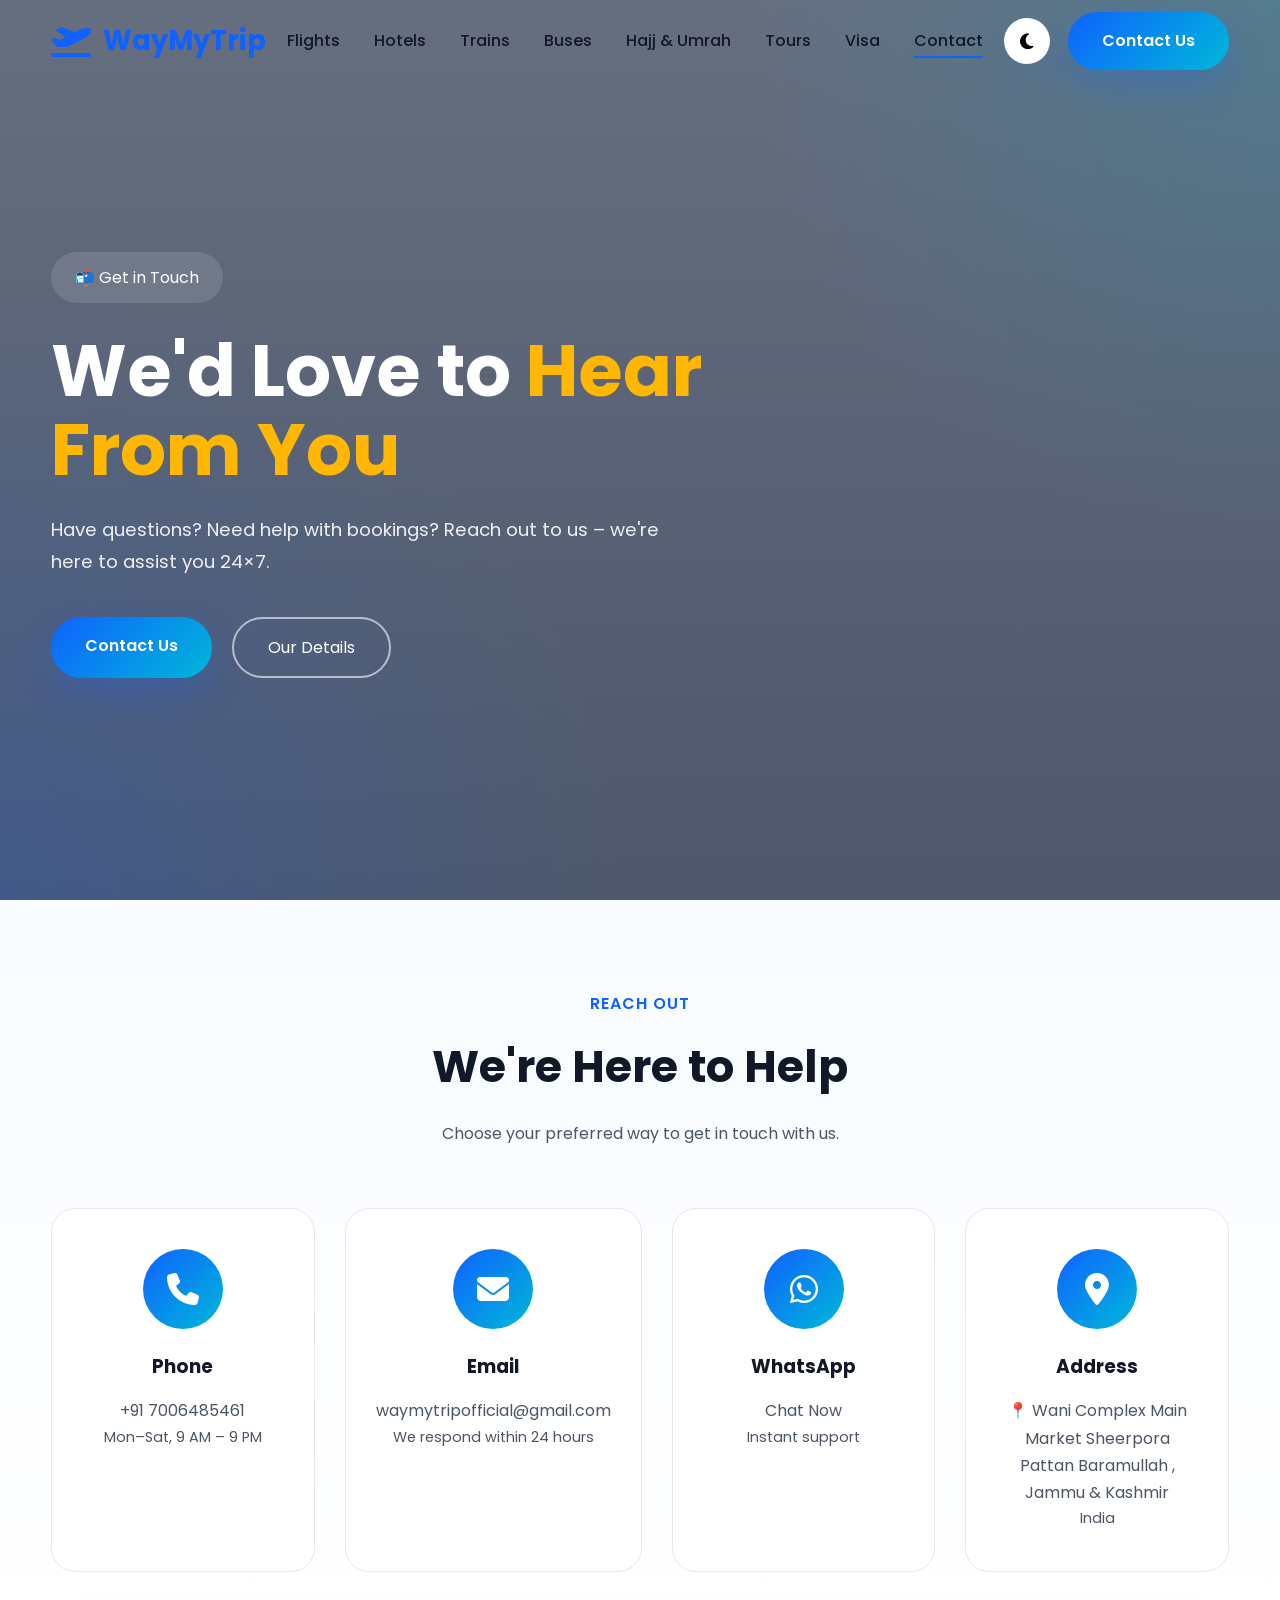
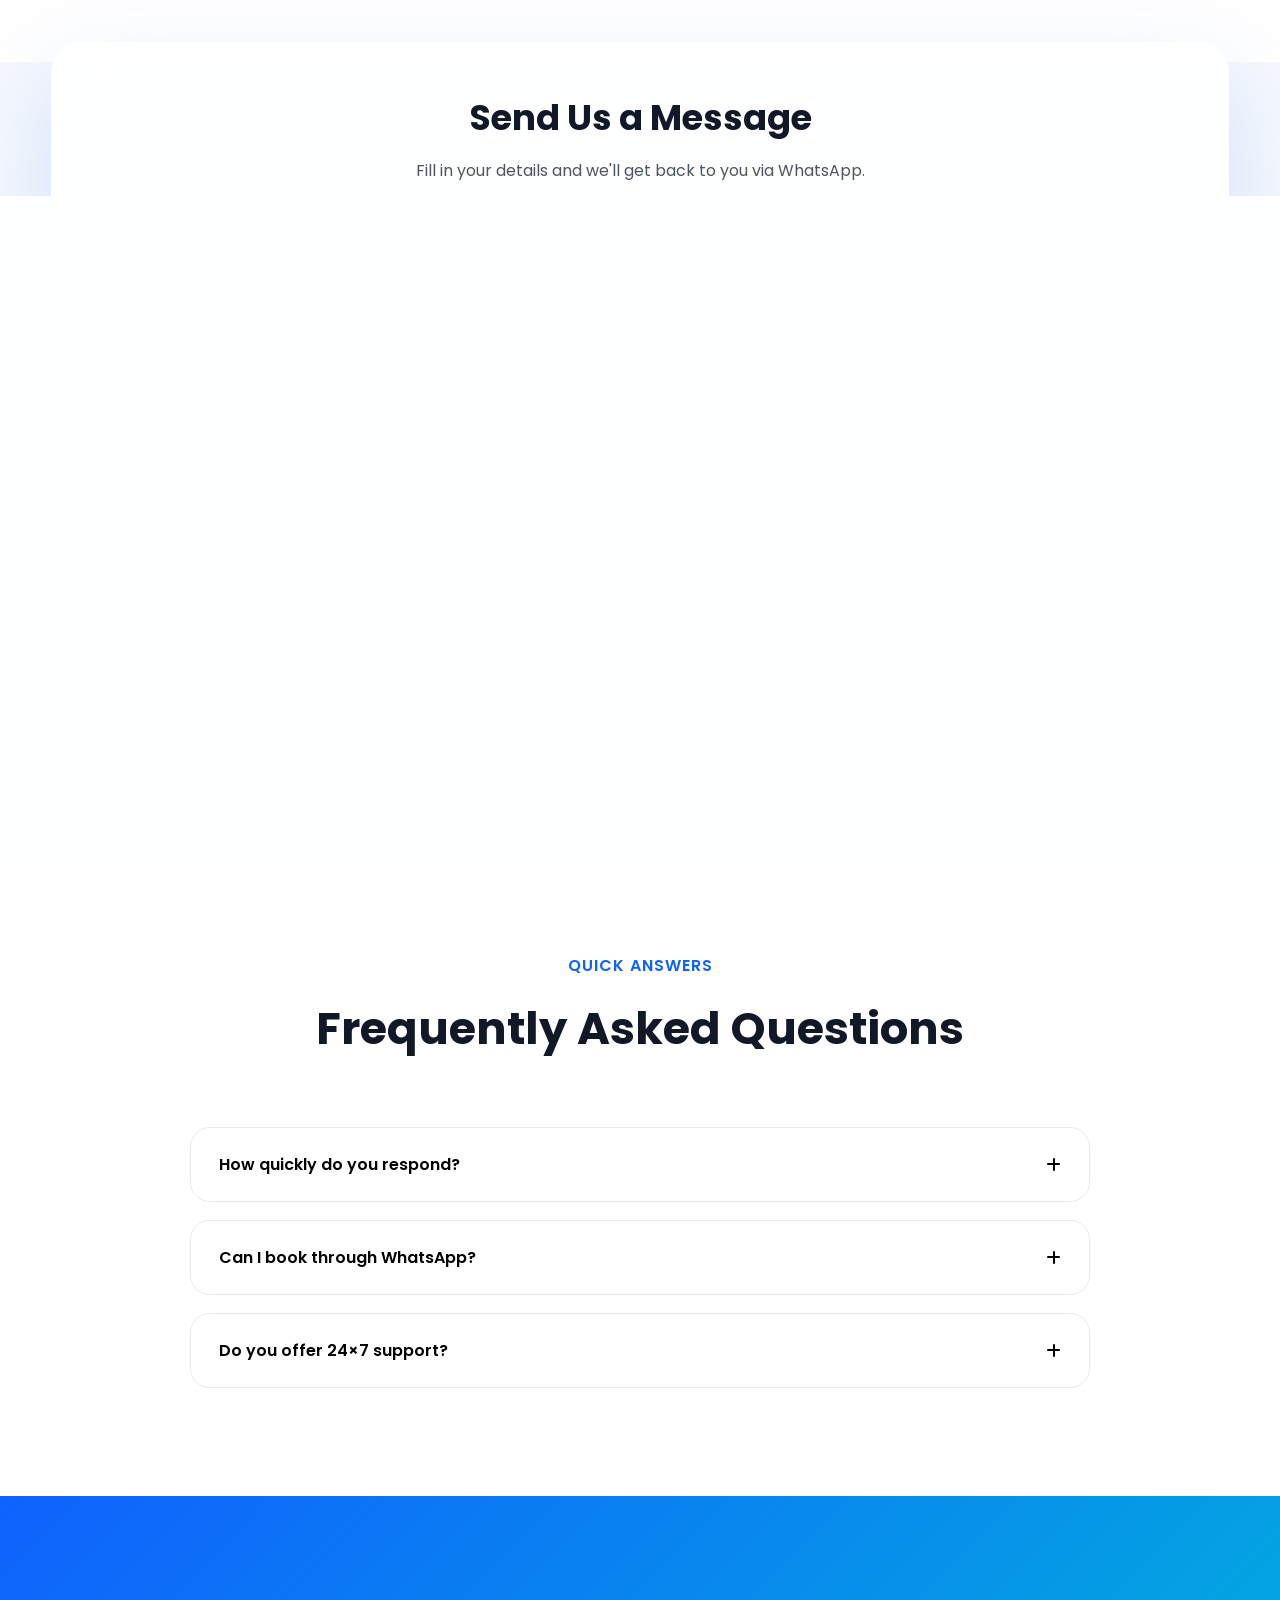
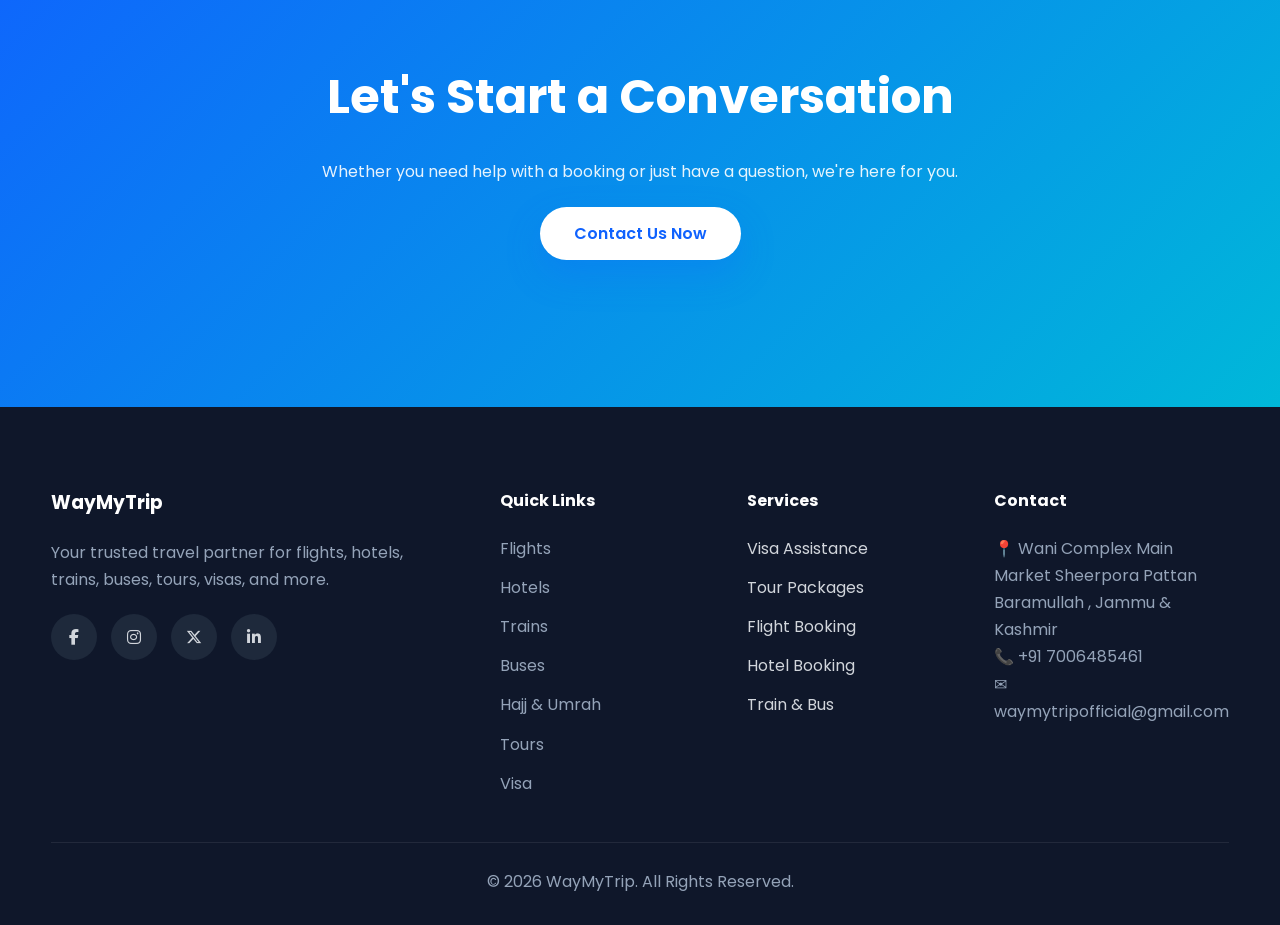
==== contact.html @ a347ae0b "Add files via upload" ====
<!DOCTYPE html>
<html lang="en">

<head>

    <meta charset="UTF-8">

    <meta
        name="viewport"
        content="width=device-width, initial-scale=1.0">

    <title>

        WayMyTrip | Contact Us

    </title>

    <meta
        name="description"
        content="Get in touch with WayMyTrip for inquiries about flights, hotels, tours, visas, and more.">

    <meta
        name="keywords"
        content="Contact, WayMyTrip, Travel, Support">

    <meta
        property="og:title"
        content="WayMyTrip Contact">

    <meta
        property="og:description"
        content="We're here to help.">

    <meta
        property="og:type"
        content="website">

    <link
        rel="preconnect"
        href="https://fonts.googleapis.com">

    <link
        rel="preconnect"
        href="https://fonts.gstatic.com"
        crossorigin>

    <link
        href="https://fonts.googleapis.com/css2?family=Poppins:wght@300;400;500;600;700;800&display=swap"
        rel="stylesheet">

    <link
        rel="stylesheet"
        href="https://cdnjs.cloudflare.com/ajax/libs/font-awesome/6.7.2/css/all.min.css">

    <link
        rel="stylesheet"
        href="style2.css">

</head>

<body>

<!-- ======================================
            PRELOADER
====================================== -->

<div id="preloader">

    <div class="loader">

        <span></span>
        <span></span>
        <span></span>

    </div>

</div>

<!-- ======================================
            HEADER
====================================== -->

<header id="header">

    <div class="container">

        <nav class="navbar">

            <!-- Logo -->

            <a
                href="index2.html"
                class="logo">

                <i class="fa-solid fa-plane-departure"></i>

                <span>

                    WayMyTrip

                </span>

            </a>

            <!-- Navigation -->

            <ul class="nav-links">

                <li>

                    <a href="index2.html">

                        Flights

                    </a>

                </li>

                <li>

                    <a href="hotel.html">

                        Hotels

                    </a>

                </li>

                <li>

                    <a href="trains.html">

                        Trains

                    </a>

                </li>

                <li>

                    <a href="buses.html">

                        Buses

                    </a>

                </li>

                <li>

                    <a href="hajj.html">

                        Hajj & Umrah

                    </a>

                </li>

                <li>

                    <a href="tour.html">

                        Tours

                    </a>

                </li>

                <li>

                    <a href="visa.html">

                        Visa

                    </a>

                </li>

                <li>

                    <a href="contact.html" class="active">

                        Contact

                    </a>

                </li>

            </ul>

            <!-- Right Side -->

            <div class="nav-right">

                <button
                    id="themeToggle">

                    <i class="fa-solid fa-moon"></i>

                </button>

                <a
                    href="#booking"
                    class="primary-btn">

                    Contact Us

                </a>

                <button
                    id="menuBtn">

                    <i class="fa-solid fa-bars"></i>

                </button>

            </div>

        </nav>

    </div>

</header>

<!-- ======================================
        MOBILE MENU
====================================== -->

<div id="mobileMenu">

    <button id="closeMenu">

        <i class="fa-solid fa-xmark"></i>

    </button>

    <a href="index2.html">Flights</a>

    <a href="hotel.html">Hotels</a>

    <a href="trains.html">Trains</a>

    <a href="buses.html">Buses</a>

    <a href="hajj.html">Hajj & Umrah</a>

    <a href="tour.html">Tours</a>

    <a href="visa.html">Visa</a>

    <a href="contact.html">Contact</a>

</div>

<!-- ======================================
            HERO
====================================== -->

<section class="hero">

    <div class="hero-overlay"></div>

    <div class="container">

        <div class="hero-content">

            <span class="hero-badge">

                📬 Get in Touch

            </span>

            <h1>

                We'd Love to

                <span>

                    Hear From You

                </span>

            </h1>

            <p>

                Have questions? Need help with bookings? Reach out to us – we're here to assist you 24×7.

            </p>

            <div class="hero-buttons">

                <a
                    href="#booking"
                    class="primary-btn">

                    Contact Us

                </a>

                <a
                    href="#info"
                    class="secondary-btn">

                    Our Details

                </a>

            </div>

        </div>

    </div>

</section>

<!-- ======================================
        CONTACT INFO
====================================== -->

<section id="info" class="why-us">

    <div class="container">

        <div class="section-title">

            <span>

                Reach Out

            </span>

            <h2>

                We're Here to Help

            </h2>

            <p>

                Choose your preferred way to get in touch with us.

            </p>

        </div>

        <div class="features-grid">

            <div class="feature-card">

                <i class="fa-solid fa-phone"></i>

                <h3>Phone</h3>

                <p>

                    <a href="tel:+919XXXXXXXXX">+91 7006485461</a>

                </p>

                <p style="font-size:0.9rem;color:var(--text);">

                    Mon–Sat, 9 AM – 9 PM

                </p>

            </div>

            <div class="feature-card">

                <i class="fa-solid fa-envelope"></i>

                <h3>Email</h3>

                <p>

                    <a href="mailto:info@waymytrip.in">waymytripofficial@gmail.com</a>

                </p>

                <p style="font-size:0.9rem;color:var(--text);">

                    We respond within 24 hours

                </p>

            </div>

            <div class="feature-card">

                <i class="fa-brands fa-whatsapp"></i>

                <h3>WhatsApp</h3>

                <p>

                    <a href="https://wa.me/917006485461" target="_blank">Chat Now</a>

                </p>

                <p style="font-size:0.9rem;color:var(--text);">

                    Instant support

                </p>

            </div>

            <div class="feature-card">

                <i class="fa-solid fa-location-dot"></i>

                <h3>Address</h3>

                <p>

                    📍 Wani Complex Main Market Sheerpora Pattan Baramullah , Jammu & Kashmir

                </p>

                <p style="font-size:0.9rem;color:var(--text);">

                    India

                </p>

            </div>

        </div>

    </div>

</section>

<!-- ======================================
        CONTACT FORM
====================================== -->

<section
    id="booking"
    class="booking-section">

    <div class="container">

        <div class="booking-card">

            <div class="booking-header">

                <h2>

                    Send Us a Message

                </h2>

                <p>

                    Fill in your details and we'll get back to you via WhatsApp.

                </p>

            </div>

            <!-- ======================================
                    CONTACT FORM
            ======================================= -->

            <form
                id="contactForm"
                class="booking-form"
                autocomplete="off">

                <div class="booking-grid">

                    <!-- Name -->

                    <div class="form-group">

                        <label>

                            Full Name

                        </label>

                        <input
                            type="text"
                            id="fullname"
                            placeholder="Your name"
                            required>

                    </div>

                    <!-- Email -->

                    <div class="form-group">

                        <label>

                            Email Address

                        </label>

                        <input
                            type="email"
                            id="email"
                            placeholder="example@gmail.com"
                            required>

                    </div>

                    <!-- Phone -->

                    <div class="form-group">

                        <label>

                            Mobile Number

                        </label>

                        <input
                            type="tel"
                            id="mobile"
                            maxlength="10"
                            placeholder="9876543210"
                            required>

                    </div>

                    <!-- Subject -->

                    <div class="form-group">

                        <label>

                            Subject

                        </label>

                        <select id="subject">

                            <option>General Inquiry</option>

                            <option>Flight Booking</option>

                            <option>Hotel Booking</option>

                            <option>Train Booking</option>

                            <option>Bus Booking</option>

                            <option>Hajj & Umrah</option>

                            <option>Tours</option>

                            <option>Visa Assistance</option>

                            <option>Feedback</option>

                            <option>Other</option>

                        </select>

                    </div>

                </div>

                <!-- Message -->

                <div class="form-group full-width">

                    <label>

                        Message

                    </label>

                    <textarea
                        id="message"
                        rows="5"
                        placeholder="Write your message here…"
                        required></textarea>

                </div>

                <!-- Submit -->

                <div class="booking-action">

                    <button
                        type="submit"
                        class="primary-btn large-btn">

                        <i class="fa-brands fa-whatsapp"></i>

                        Send via WhatsApp

                    </button>

                </div>

            </form>

        </div>

    </div>

</section>

<!-- ======================================
        FAQ (Optional)
====================================== -->

<section class="faq">

    <div class="container">

        <div class="section-title">

            <span>

                Quick Answers

            </span>

            <h2>

                Frequently Asked Questions

            </h2>

        </div>

        <div class="faq-container">

            <div class="faq-item">

                <button class="faq-question">

                    How quickly do you respond?

                    <i class="fa-solid fa-plus"></i>

                </button>

                <div class="faq-answer">

                    <p>

                        We aim to respond within 1–2 hours during business hours. For urgent queries, use WhatsApp for instant support.

                    </p>

                </div>

            </div>

            <div class="faq-item">

                <button class="faq-question">

                    Can I book through WhatsApp?

                    <i class="fa-solid fa-plus"></i>

                </button>

                <div class="faq-answer">

                    <p>

                        Yes! Our WhatsApp support can assist you with bookings, changes, and any travel‑related questions.

                    </p>

                </div>

            </div>

            <div class="faq-item">

                <button class="faq-question">

                    Do you offer 24×7 support?

                    <i class="fa-solid fa-plus"></i>

                </button>

                <div class="faq-answer">

                    <p>

                        Absolutely. Our team is available around the clock to assist you.

                    </p>

                </div>

            </div>

        </div>

    </div>

</section>

<!-- ======================================
            CALL TO ACTION
====================================== -->

<section class="cta">

    <div class="container">

        <div class="cta-box">

            <h2>

                Let's Start a Conversation

            </h2>

            <p>

                Whether you need help with a booking or just have a question, we're here for you.

            </p>

            <a href="#booking" class="primary-btn">

                Contact Us Now

            </a>

        </div>

    </div>

</section>

<!-- ======================================
                FOOTER
====================================== -->

<footer>

    <div class="container">

        <div class="footer-grid">

            <!-- About -->

            <div>

                <h3>

                    WayMyTrip

                </h3>

                <p>

                    Your trusted travel partner for flights, hotels, trains, buses, tours, visas, and more.

                </p>

                <div class="social-links">

                    <a href="#">

                        <i class="fab fa-facebook-f"></i>

                    </a>

                    <a href="#">

                        <i class="fab fa-instagram"></i>

                    </a>

                    <a href="#">

                        <i class="fab fa-x-twitter"></i>

                    </a>

                    <a href="#">

                        <i class="fab fa-linkedin-in"></i>

                    </a>

                </div>

            </div>

            <!-- Links -->

            <div>

                <h4>

                    Quick Links

                </h4>

                <ul>

                    <li><a href="index2.html">Flights</a></li>

                    <li><a href="hotel.html">Hotels</a></li>

                    <li><a href="trains.html">Trains</a></li>

                    <li><a href="buses.html">Buses</a></li>

                    <li><a href="hajj.html">Hajj & Umrah</a></li>

                    <li><a href="tour.html">Tours</a></li>

                    <li><a href="visa.html">Visa</a></li>

                </ul>

            </div>

            <!-- Services -->

            <div>

                <h4>

                    Services

                </h4>

                <ul>

                    <li>Visa Assistance</li>

                    <li>Tour Packages</li>

                    <li>Flight Booking</li>

                    <li>Hotel Booking</li>

                    <li>Train & Bus</li>

                </ul>

            </div>

            <!-- Contact -->

            <div>

                <h4>

                    Contact

                </h4>

                <p>

                    📍 Wani Complex Main Market Sheerpora Pattan Baramullah , Jammu & Kashmir

                </p>

                <p>

                    📞 +91 7006485461

                </p>

                <p>

                    ✉ waymytripofficial@gmail.com

                </p>

            </div>

        </div>

        <div class="footer-bottom">

            © 2026 WayMyTrip. All Rights Reserved.

        </div>

    </div>

</footer>

<!-- ======================================
            BACK TO TOP
====================================== -->

<button id="backToTop">

    <i class="fa-solid fa-arrow-up"></i>

</button>

<div id="toast"></div>

<!-- ======================================
            JAVASCRIPT
====================================== -->

<script src="app.js"></script>
<script src="contact-booking.js"></script>

</body>

</html>
---- style2.css ----
/*=========================================================
                    WAYMYTRIP V2
                PREMIUM STYLESHEET
=========================================================*/


/*=========================================================
                    GOOGLE FONT
=========================================================*/

@import url('https://fonts.googleapis.com/css2?family=Poppins:wght@300;400;500;600;700;800&display=swap');


/*=========================================================
                    ROOT VARIABLES
=========================================================*/

:root{

    --primary:#0F62FE;
    --secondary:#00B8D9;
    --accent:#FFB703;
    --success:#00C853;

    --dark:#111827;
    --dark-2:#1F2937;

    --light:#F5F8FC;
    --white:#FFFFFF;

    --text:#4B5563;

    --border:#E5E7EB;

    --radius:20px;

    --shadow:

        0 15px 45px rgba(15,98,254,.10);

    --transition:.35s ease;

    --container:1280px;

}


/*=========================================================
                    RESET
=========================================================*/

*{

    margin:0;
    padding:0;
    box-sizing:border-box;

}

html{

    scroll-behavior:smooth;

}

body{

    font-family:'Poppins',sans-serif;

    background:var(--light);

    color:var(--dark);

    overflow-x:hidden;

    line-height:1.7;

}

img{

    display:block;

    width:100%;

}

a{

    text-decoration:none;

    color:inherit;

}

ul{

    list-style:none;

}

button{

    cursor:pointer;

    font-family:inherit;

}

.container{

    width:min(92%,var(--container));

    margin:auto;

}

section{

    padding:90px 0;

}

/*=========================================================
                PRELOADER
=========================================================*/

#preloader{

    position:fixed;

    inset:0;

    background:#fff;

    display:flex;

    justify-content:center;

    align-items:center;

    z-index:99999;

}

.loader{

    display:flex;

    gap:12px;

}

.loader span{

    width:18px;

    height:18px;

    border-radius:50%;

    background:var(--primary);

    animation:loader .7s infinite alternate;

}

.loader span:nth-child(2){

    animation-delay:.2s;

}

.loader span:nth-child(3){

    animation-delay:.4s;

}

@keyframes loader{

    from{

        transform:translateY(0);

    }

    to{

        transform:translateY(-18px);

    }

}

/*=========================================================
                    HEADER
=========================================================*/

header{

    position:fixed;

    top:0;

    left:0;

    width:100%;

    z-index:999;

    transition:.4s;

}

header.scrolled{

    background:rgba(255,255,255,.95);

    backdrop-filter:blur(20px);

    box-shadow:

        0 8px 30px rgba(0,0,0,.08);

}

.navbar{

    height:82px;

    display:flex;

    align-items:center;

    justify-content:space-between;

}

.logo{

    display:flex;

    align-items:center;

    gap:12px;

    font-size:1.7rem;

    font-weight:700;

    color:var(--primary);

}

.logo i{

    font-size:2rem;

}

.nav-links{

    display:flex;

    gap:34px;

    align-items:center;

}

.nav-links a{

    position:relative;

    font-weight:500;

    transition:var(--transition);

}

.nav-links a::after{

    content:"";

    position:absolute;

    left:0;

    bottom:-6px;

    width:0;

    height:2px;

    background:var(--primary);

    transition:.3s;

}

.nav-links a:hover::after,

.nav-links .active::after{

    width:100%;

}

.nav-right{

    display:flex;

    align-items:center;

    gap:18px;

}

#themeToggle{

    width:46px;

    height:46px;

    border:none;

    border-radius:50%;

    background:#fff;

    box-shadow:var(--shadow);

    font-size:18px;

}

.primary-btn{

    padding:15px 34px;

    border-radius:50px;

    background:

        linear-gradient(

            135deg,

            var(--primary),

            var(--secondary)

        );

    color:#fff;

    font-weight:600;

    transition:var(--transition);

    box-shadow:

        0 15px 35px rgba(15,98,254,.25);

}

.primary-btn:hover{

    transform:translateY(-4px);

}

.secondary-btn{

    padding:15px 34px;

    border-radius:50px;

    border:2px solid rgba(255,255,255,.6);

    color:#fff;

    backdrop-filter:blur(12px);

}

#menuBtn{

    display:none;

    width:48px;

    height:48px;

    border:none;

    background:#fff;

    border-radius:12px;

    font-size:20px;

}

/*=========================================================
                    HERO
=========================================================*/

.hero{

    position:relative;

    min-height:100vh;

    display:flex;

    align-items:center;

    overflow:hidden;

    padding-top:120px;

    background:

        linear-gradient(
            rgba(7,19,45,.60),
            rgba(7,19,45,.70)
        ),

        url("../assets/images/hero.jpg") center/cover no-repeat;

}

.hero-overlay{

    position:absolute;

    inset:0;

    background:

        radial-gradient(

            circle at top right,

            rgba(0,184,217,.18),

            transparent 35%

        ),

        radial-gradient(

            circle at bottom left,

            rgba(15,98,254,.20),

            transparent 40%

        );

}

.hero-content{

    position:relative;

    z-index:5;

    max-width:700px;

}

.hero-badge{

    display:inline-flex;

    align-items:center;

    gap:10px;

    padding:12px 24px;

    border-radius:50px;

    color:#fff;

    background:rgba(255,255,255,.12);

    backdrop-filter:blur(18px);

    margin-bottom:28px;

}

.hero h1{

    font-size:4.5rem;

    line-height:1.1;

    color:#fff;

    margin-bottom:25px;

}

.hero h1 span{

    color:var(--accent);

}

.hero p{

    font-size:1.15rem;

    color:rgba(255,255,255,.90);

    max-width:620px;

    margin-bottom:40px;

}

.hero-buttons{

    display:flex;

    gap:20px;

    flex-wrap:wrap;

}

/*=========================================================
                BOOKING SECTION
=========================================================*/

.booking-section{

    margin-top:-110px;

    position:relative;

    z-index:20;

    padding-bottom:90px;

}

.booking-card{

    background:rgba(255,255,255,.88);

    backdrop-filter:blur(30px);

    border:1px solid rgba(255,255,255,.40);

    border-radius:30px;

    padding:45px;

    box-shadow:

        0 35px 90px rgba(15,98,254,.15);

}

.booking-header{

    text-align:center;

    margin-bottom:40px;

}

.booking-header h2{

    font-size:2.2rem;

    margin-bottom:10px;

    color:var(--dark);

}

.booking-header p{

    color:var(--text);

}

/*=========================================================
                TRIP TYPE
=========================================================*/

.trip-type{

    display:flex;

    justify-content:center;

    gap:18px;

    margin-bottom:35px;

}

.trip-type label{

    cursor:pointer;

}

.trip-type input{

    display:none;

}

.trip-type span{

    display:block;

    padding:14px 28px;

    border-radius:40px;

    background:#F3F6FB;

    border:2px solid transparent;

    font-weight:600;

    transition:var(--transition);

}

.trip-type input:checked + span{

    background:var(--primary);

    color:#fff;

    border-color:var(--primary);

}

/*=========================================================
                FORM GRID
=========================================================*/

.booking-grid{

    display:grid;

    grid-template-columns:

        repeat(3,1fr);

    gap:25px;

}

.form-group{

    display:flex;

    flex-direction:column;

}

.form-group label{

    font-weight:600;

    margin-bottom:10px;

    color:var(--dark);

}

.form-group input,

.form-group select,

.form-group textarea{

    width:100%;

    padding:18px 20px;

    border-radius:18px;

    border:1px solid var(--border);

    background:#fff;

    outline:none;

    transition:var(--transition);

    font-size:.96rem;

}

.form-group input:focus,

.form-group select:focus,

.form-group textarea:focus{

    border-color:var(--primary);

    box-shadow:

        0 0 0 4px rgba(15,98,254,.10);

}

.full-width{

    grid-column:1/-1;

    margin-top:25px;

}

textarea{

    resize:vertical;

    min-height:130px;

}

/*=========================================================
                BOOKING BUTTON
=========================================================*/

.booking-action{

    margin-top:35px;

    display:flex;

    justify-content:center;

}

.large-btn{

    width:100%;

    max-width:500px;

    display:flex;

    justify-content:center;

    align-items:center;

    gap:12px;

    font-size:1.05rem;

    padding:18px 30px;

    border:none;

}

.large-btn i{

    font-size:1.3rem;

}

/*=========================================================
                SECTION TITLE
=========================================================*/

.section-title{

    text-align:center;

    margin-bottom:60px;

}

.section-title span{

    display:inline-block;

    color:var(--primary);

    font-weight:600;

    letter-spacing:1px;

    margin-bottom:12px;

    text-transform:uppercase;

}

.section-title h2{

    font-size:2.8rem;

    color:var(--dark);

    margin-bottom:15px;

}

.section-title p{

    max-width:720px;

    margin:auto;

    color:var(--text);

}

/*=========================================================
                AIRLINES
=========================================================*/

.airlines{

    background:#fff;

}

.airline-grid{

    display:grid;

    grid-template-columns:repeat(6,1fr);

    gap:25px;

}

.airline-card{

    background:#fff;

    border-radius:20px;

    padding:35px 20px;

    text-align:center;

    border:1px solid var(--border);

    transition:.35s;

    box-shadow:

        0 10px 25px rgba(0,0,0,.04);

}

.airline-card:hover{

    transform:translateY(-10px);

    box-shadow:

        0 25px 60px rgba(15,98,254,.15);

}

.airline-card i{

    font-size:42px;

    color:var(--primary);

    margin-bottom:20px;

}

.airline-card h4{

    font-size:1rem;

    font-weight:600;

}

/*=========================================================
                WHY CHOOSE US
=========================================================*/

.why-us{

    background:linear-gradient(

        180deg,

        #F8FBFF,

        #FFFFFF

    );

}

.features-grid{

    display:grid;

    grid-template-columns:repeat(4,1fr);

    gap:30px;

}

.feature-card{

    background:#fff;

    padding:40px 30px;

    border-radius:24px;

    text-align:center;

    transition:.35s;

    border:1px solid var(--border);

}

.feature-card:hover{

    transform:translateY(-10px);

    box-shadow:

        0 25px 60px rgba(15,98,254,.12);

}

.feature-card i{

    width:80px;

    height:80px;

    display:flex;

    align-items:center;

    justify-content:center;

    margin:auto;

    border-radius:50%;

    color:#fff;

    font-size:32px;

    background:linear-gradient(

        135deg,

        var(--primary),

        var(--secondary)

    );

    margin-bottom:22px;

}

.feature-card h3{

    margin-bottom:15px;

}

.feature-card p{

    color:var(--text);

}

/*=========================================================
                DESTINATIONS
=========================================================*/

.destinations{

    background:#fff;

}

.destination-grid{

    display:grid;

    grid-template-columns:repeat(3,1fr);

    gap:30px;

}

.destination-card{

    position:relative;

    overflow:hidden;

    border-radius:24px;

    cursor:pointer;

    height:340px;

    box-shadow:

        0 20px 50px rgba(0,0,0,.10);

}

.destination-card img{

    width:100%;

    height:100%;

    object-fit:cover;

    transition:transform .5s;

}

.destination-card:hover img{

    transform:scale(1.1);

}

.destination-info{

    position:absolute;

    left:0;

    right:0;

    bottom:0;

    padding:28px;

    background:linear-gradient(

        transparent,

        rgba(0,0,0,.82)

    );

    color:#fff;

}

.destination-info h3{

    font-size:1.6rem;

    margin-bottom:8px;

}

.destination-info p{

    color:rgba(255,255,255,.88);

}

/*=========================================================
                STATISTICS
=========================================================*/

.stats{

    background:linear-gradient(

        135deg,

        var(--primary),

        var(--secondary)

    );

    color:#fff;

}

.stats-grid{

    display:grid;

    grid-template-columns:repeat(4,1fr);

    gap:30px;

}

.stat-card{

    text-align:center;

}

.stat-card h2{

    font-size:3rem;

    margin-bottom:10px;

}

.stat-card p{

    opacity:.9;

}

/*=========================================================
                TESTIMONIALS
=========================================================*/

.testimonials{

    background:#F8FBFF;

}

.testimonial-grid{

    display:grid;

    grid-template-columns:repeat(3,1fr);

    gap:30px;

}

.testimonial-card{

    background:#fff;

    border-radius:24px;

    padding:35px;

    border:1px solid var(--border);

    transition:.35s;

}

.testimonial-card:hover{

    transform:translateY(-8px);

    box-shadow:

        0 20px 50px rgba(15,98,254,.12);

}

.stars{

    color:#FFB703;

    margin-bottom:18px;

    font-size:1.1rem;

}

.testimonial-card p{

    color:var(--text);

    margin-bottom:25px;

}

.testimonial-card h4{

    color:var(--primary);

}

/*=========================================================
                        FAQ
=========================================================*/

.faq{

    background:#fff;

}

.faq-container{

    max-width:900px;

    margin:auto;

}

.faq-item{

    background:#fff;

    border:1px solid var(--border);

    border-radius:20px;

    overflow:hidden;

    margin-bottom:18px;

    transition:.35s;

}

.faq-item:hover{

    box-shadow:

        0 18px 45px rgba(15,98,254,.08);

}

.faq-question{

    width:100%;

    padding:24px 28px;

    display:flex;

    justify-content:space-between;

    align-items:center;

    border:none;

    background:#fff;

    font-size:1rem;

    font-weight:600;

    text-align:left;

}

.faq-answer{

    max-height:0;

    overflow:hidden;

    transition:max-height .35s ease;

}

.faq-answer p{

    padding:0 28px 24px;

    color:var(--text);

}

/*=========================================================
                    CTA
=========================================================*/

.cta{

    background:

    linear-gradient(

        135deg,

        var(--primary),

        var(--secondary)

    );

}

.cta-box{

    text-align:center;

    color:#fff;

    padding:70px;

}

.cta-box h2{

    font-size:3rem;

    margin-bottom:20px;

}

.cta-box p{

    max-width:700px;

    margin:0 auto 35px;

    opacity:.9;

}

.cta .primary-btn{

    background:#fff;

    color:var(--primary);

}

/*=========================================================
                    FOOTER
=========================================================*/

footer{

    background:#0F172A;

    color:#D1D5DB;

    padding:80px 0 30px;

}

.footer-grid{

    display:grid;

    grid-template-columns:2fr 1fr 1fr 1fr;

    gap:45px;

    margin-bottom:45px;

}

.footer-grid h3,

.footer-grid h4{

    color:#fff;

    margin-bottom:20px;

}

.footer-grid p{

    color:#94A3B8;

}

.footer-grid ul{

    display:flex;

    flex-direction:column;

    gap:12px;

}

.footer-grid ul li a{

    color:#94A3B8;

    transition:.3s;

}

.footer-grid ul li a:hover{

    color:#fff;

    padding-left:8px;

}

.social-links{

    display:flex;

    gap:14px;

    margin-top:20px;

}

.social-links a{

    width:46px;

    height:46px;

    display:flex;

    justify-content:center;

    align-items:center;

    border-radius:50%;

    background:#1E293B;

    transition:.35s;

}

.social-links a:hover{

    background:var(--primary);

    transform:translateY(-5px);

}

.footer-bottom{

    text-align:center;

    border-top:1px solid rgba(255,255,255,.08);

    padding-top:25px;

    color:#94A3B8;

}

/*=========================================================
                BACK TO TOP
=========================================================*/

#backToTop{

    position:fixed;

    right:25px;

    bottom:25px;

    width:54px;

    height:54px;

    border:none;

    border-radius:50%;

    background:var(--primary);

    color:#fff;

    display:flex;

    justify-content:center;

    align-items:center;

    font-size:20px;

    cursor:pointer;

    opacity:0;

    visibility:hidden;

    transition:.35s;

    box-shadow:

        0 15px 35px rgba(15,98,254,.35);

}

#backToTop.show{

    opacity:1;

    visibility:visible;

}

/*=========================================================
                MOBILE MENU
=========================================================*/

#mobileMenu{

    position:fixed;

    top:0;

    right:-100%;

    width:320px;

    height:100vh;

    background:#fff;

    display:flex;

    flex-direction:column;

    padding:90px 35px;

    gap:25px;

    transition:.35s;

    z-index:9999;

    box-shadow:-10px 0 40px rgba(0,0,0,.15);

}

#mobileMenu.active{

    right:0;

}

#mobileMenu a{

    font-size:1.05rem;

    font-weight:600;

}

#closeMenu{

    position:absolute;

    top:25px;

    right:25px;

    width:46px;

    height:46px;

    border:none;

    border-radius:50%;

}

/*=========================================================
                RESPONSIVE
=========================================================*/

@media(max-width:992px){

    .nav-links{

        display:none;

    }

    #menuBtn{

        display:block;

    }

    .booking-grid{

        grid-template-columns:1fr 1fr;

    }

    .features-grid,

    .stats-grid,

    .footer-grid,

    .testimonial-grid{

        grid-template-columns:repeat(2,1fr);

    }

    .destination-grid{

        grid-template-columns:repeat(2,1fr);

    }

    .airline-grid{

        grid-template-columns:repeat(3,1fr);

    }

}

@media(max-width:768px){

    .hero{

        text-align:center;

    }

    .hero h1{

        font-size:2.9rem;

    }

    .hero-buttons{

        justify-content:center;

    }

    .booking-grid{

        grid-template-columns:1fr;

    }

    .features-grid,

    .stats-grid,

    .testimonial-grid,

    .footer-grid,

    .destination-grid,

    .airline-grid{

        grid-template-columns:1fr;

    }

    .booking-card{

        padding:28px;

    }

    .cta-box{

        padding:45px 20px;

    }

    .cta-box h2{

        font-size:2rem;

    }

}

@media(max-width:480px){

    .hero h1{

        font-size:2.2rem;

    }

    .section-title h2{

        font-size:2rem;

    }

    .primary-btn,

    .secondary-btn{

        width:100%;

        text-align:center;

    }

}

/*=========================================================
                DARK MODE
=========================================================*/

body.dark{

    background:#0F172A;

    color:#F8FAFC;

}

body.dark header.scrolled,

body.dark .booking-card,

body.dark .feature-card,

body.dark .airline-card,

body.dark .testimonial-card,

body.dark .faq-item{

    background:#1E293B;

    color:#fff;

}

body.dark input,

body.dark select,

body.dark textarea{

    background:#111827;

    color:#fff;

    border-color:#334155;

}

body.dark .section-title p,

body.dark .feature-card p,

body.dark .testimonial-card p,

body.dark .faq-answer p{

    color:#CBD5E1;

}

#toast{

position:fixed;

top:30px;

right:30px;

background:#111827;

color:#fff;

padding:18px 28px;

border-radius:15px;

opacity:0;

transform:translateX(100px);

transition:.4s;

z-index:99999;

}

#toast.show{

opacity:1;

transform:none;

}
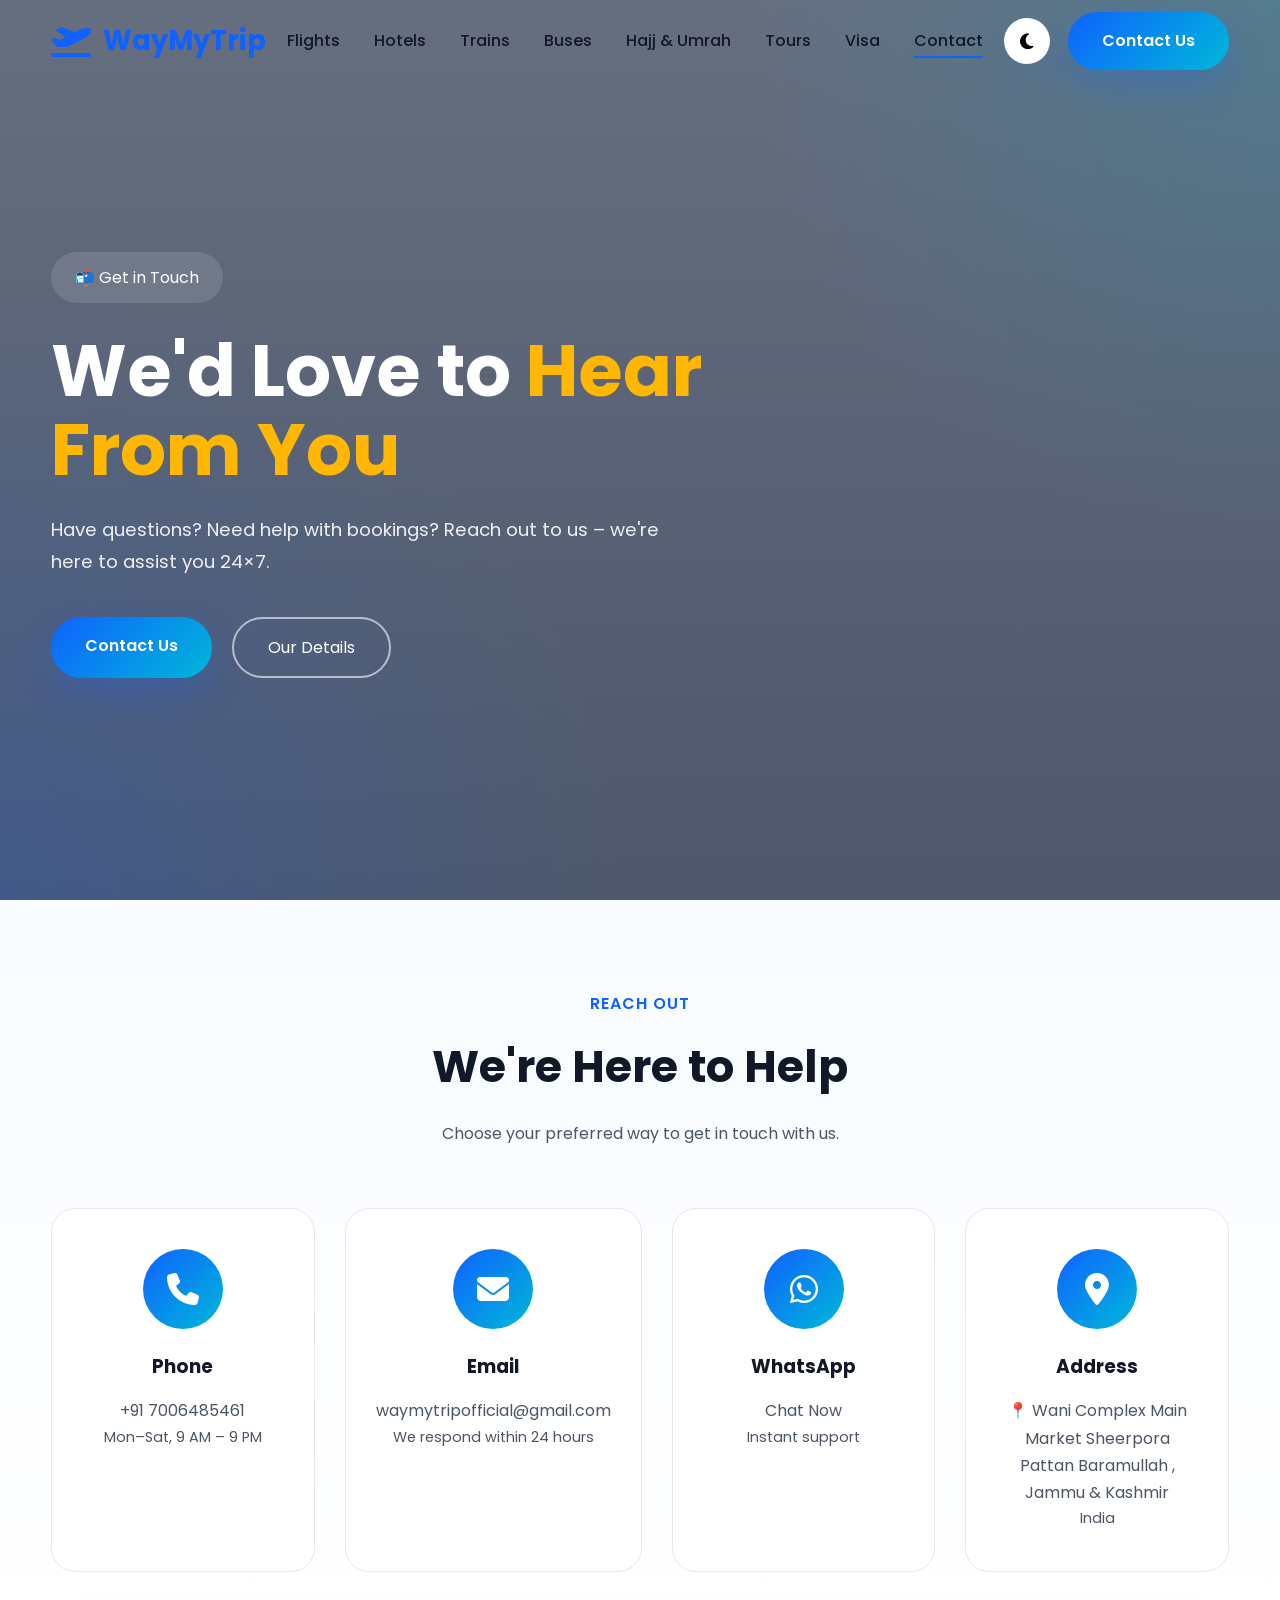
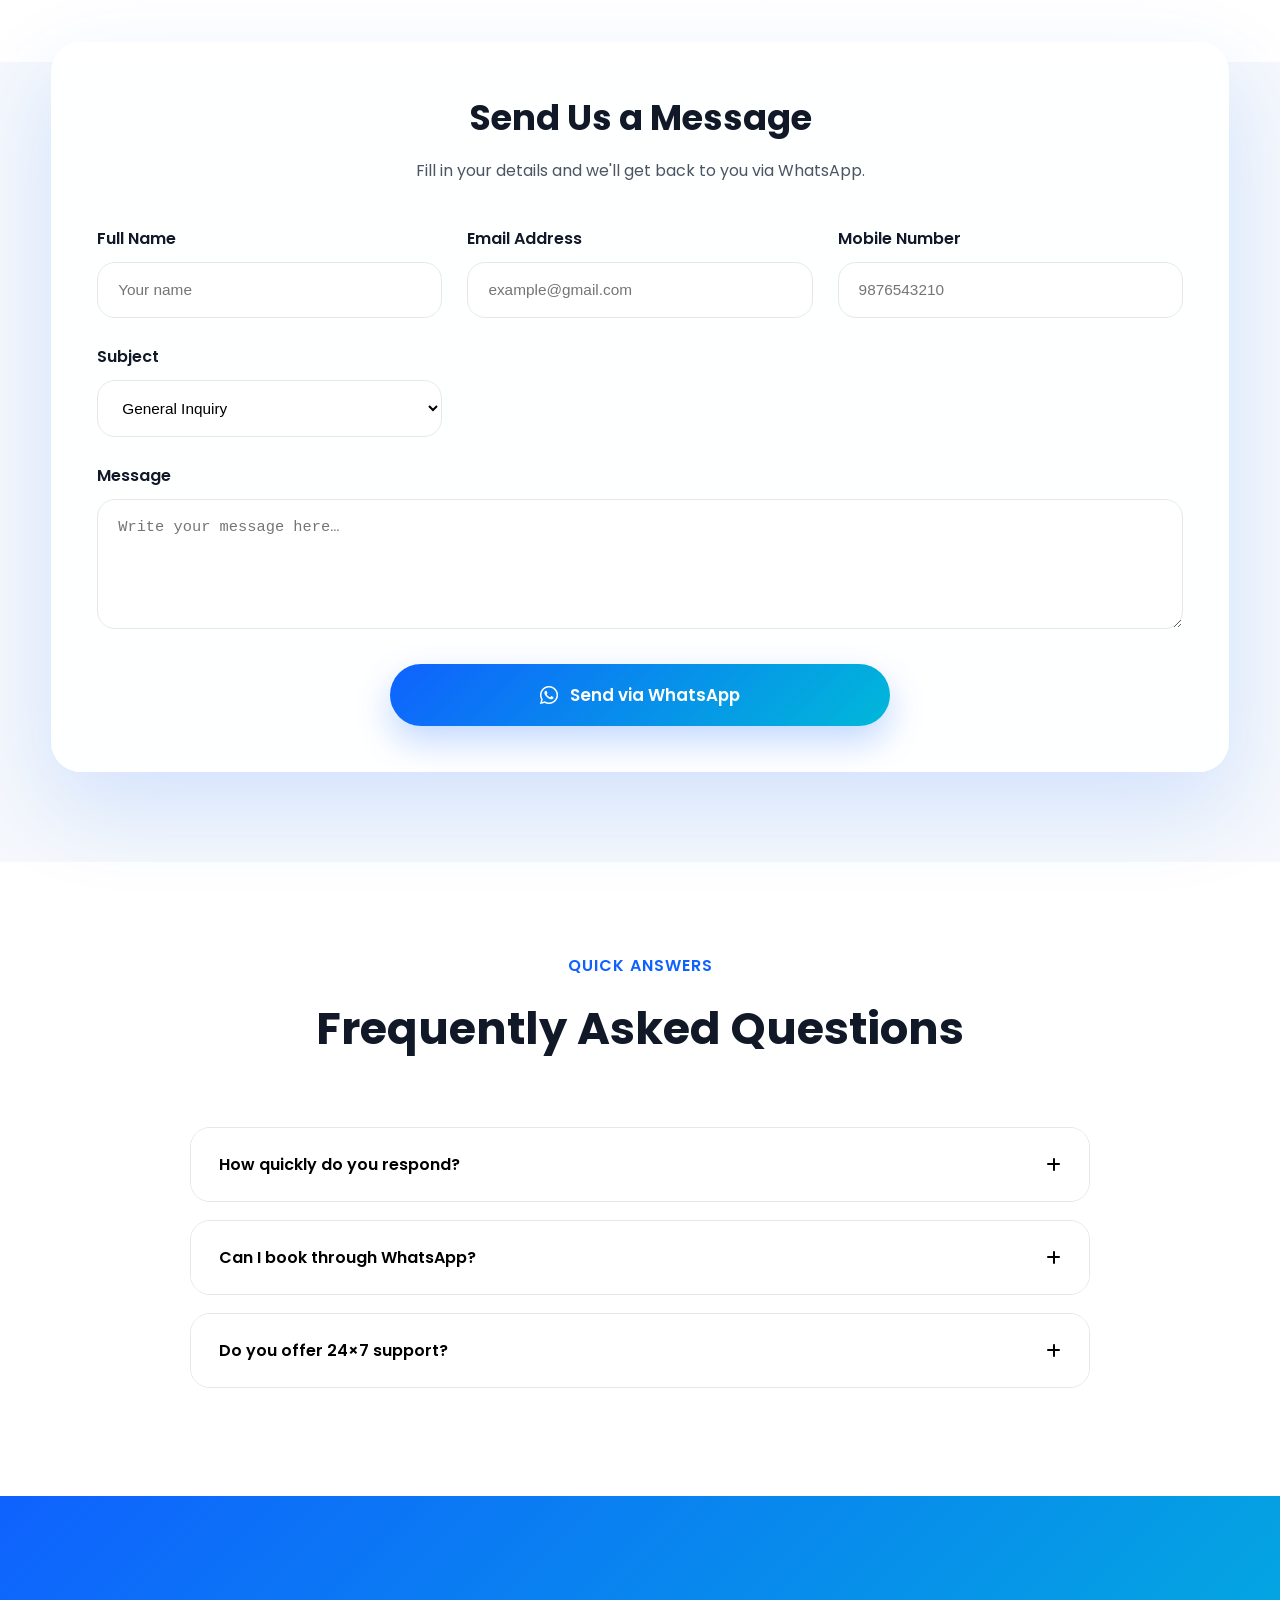
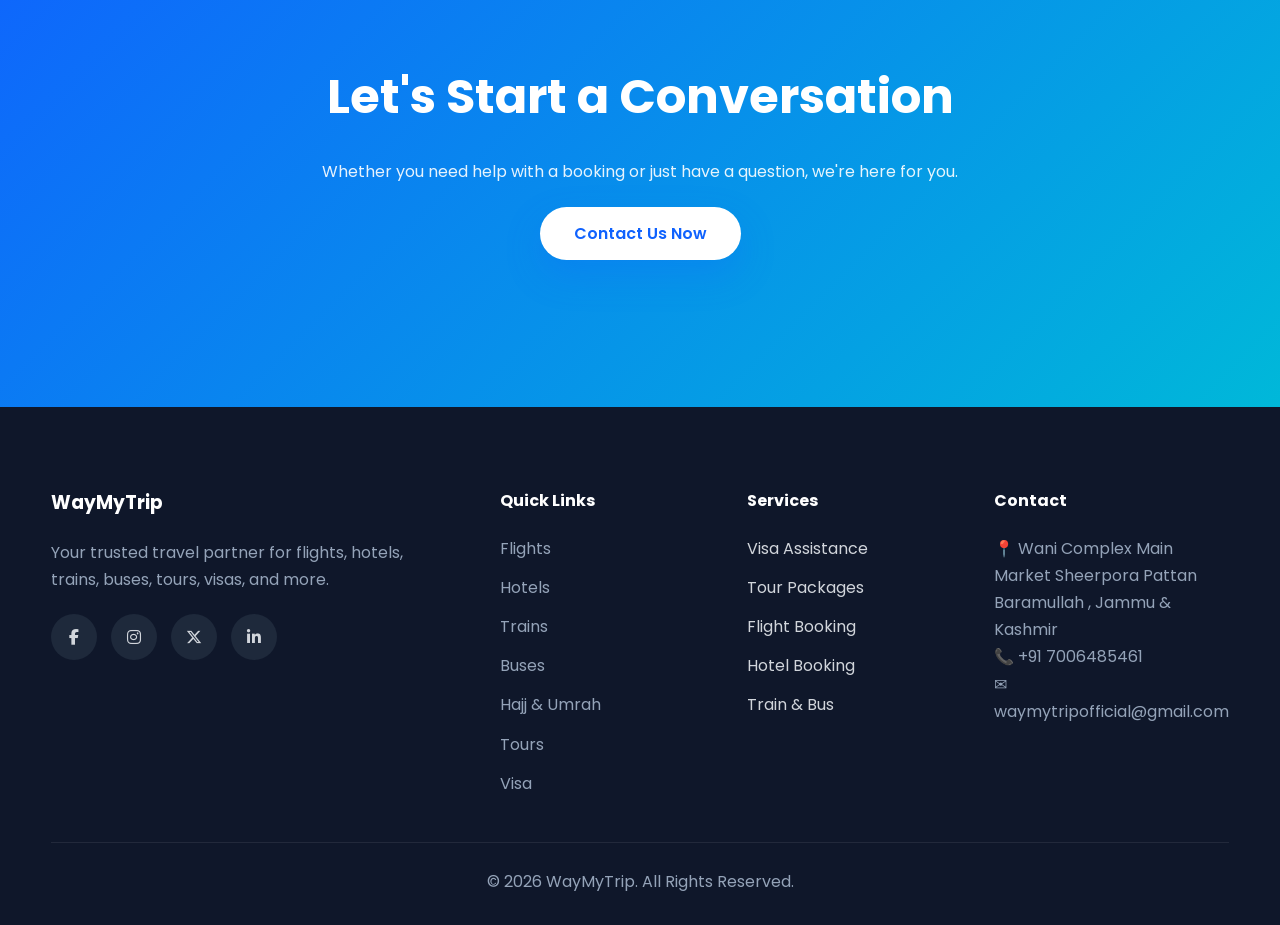
==== commit 7bc4b17b: "Update contact.html" ====
--- a/contact.html
+++ b/contact.html
@@ -89,7 +89,7 @@
             <!-- Logo -->
 
             <a
-                href="index2.html"
+                href="index.html"
                 class="logo">
 
                 <i class="fa-solid fa-plane-departure"></i>
@@ -108,7 +108,7 @@
 
                 <li>
 
-                    <a href="index2.html">
+                    <a href="index.html">
 
                         Flights
 
@@ -234,7 +234,7 @@
 
     </button>
 
-    <a href="index2.html">Flights</a>
+    <a href="index.html">Flights</a>
 
     <a href="hotel.html">Hotels</a>
 
@@ -806,7 +806,7 @@
 
                 <ul>
 
-                    <li><a href="index2.html">Flights</a></li>
+                    <li><a href="index.html">Flights</a></li>
 
                     <li><a href="hotel.html">Hotels</a></li>
 
@@ -913,4 +913,4 @@
 
 </body>
 
-</html>+</html>
